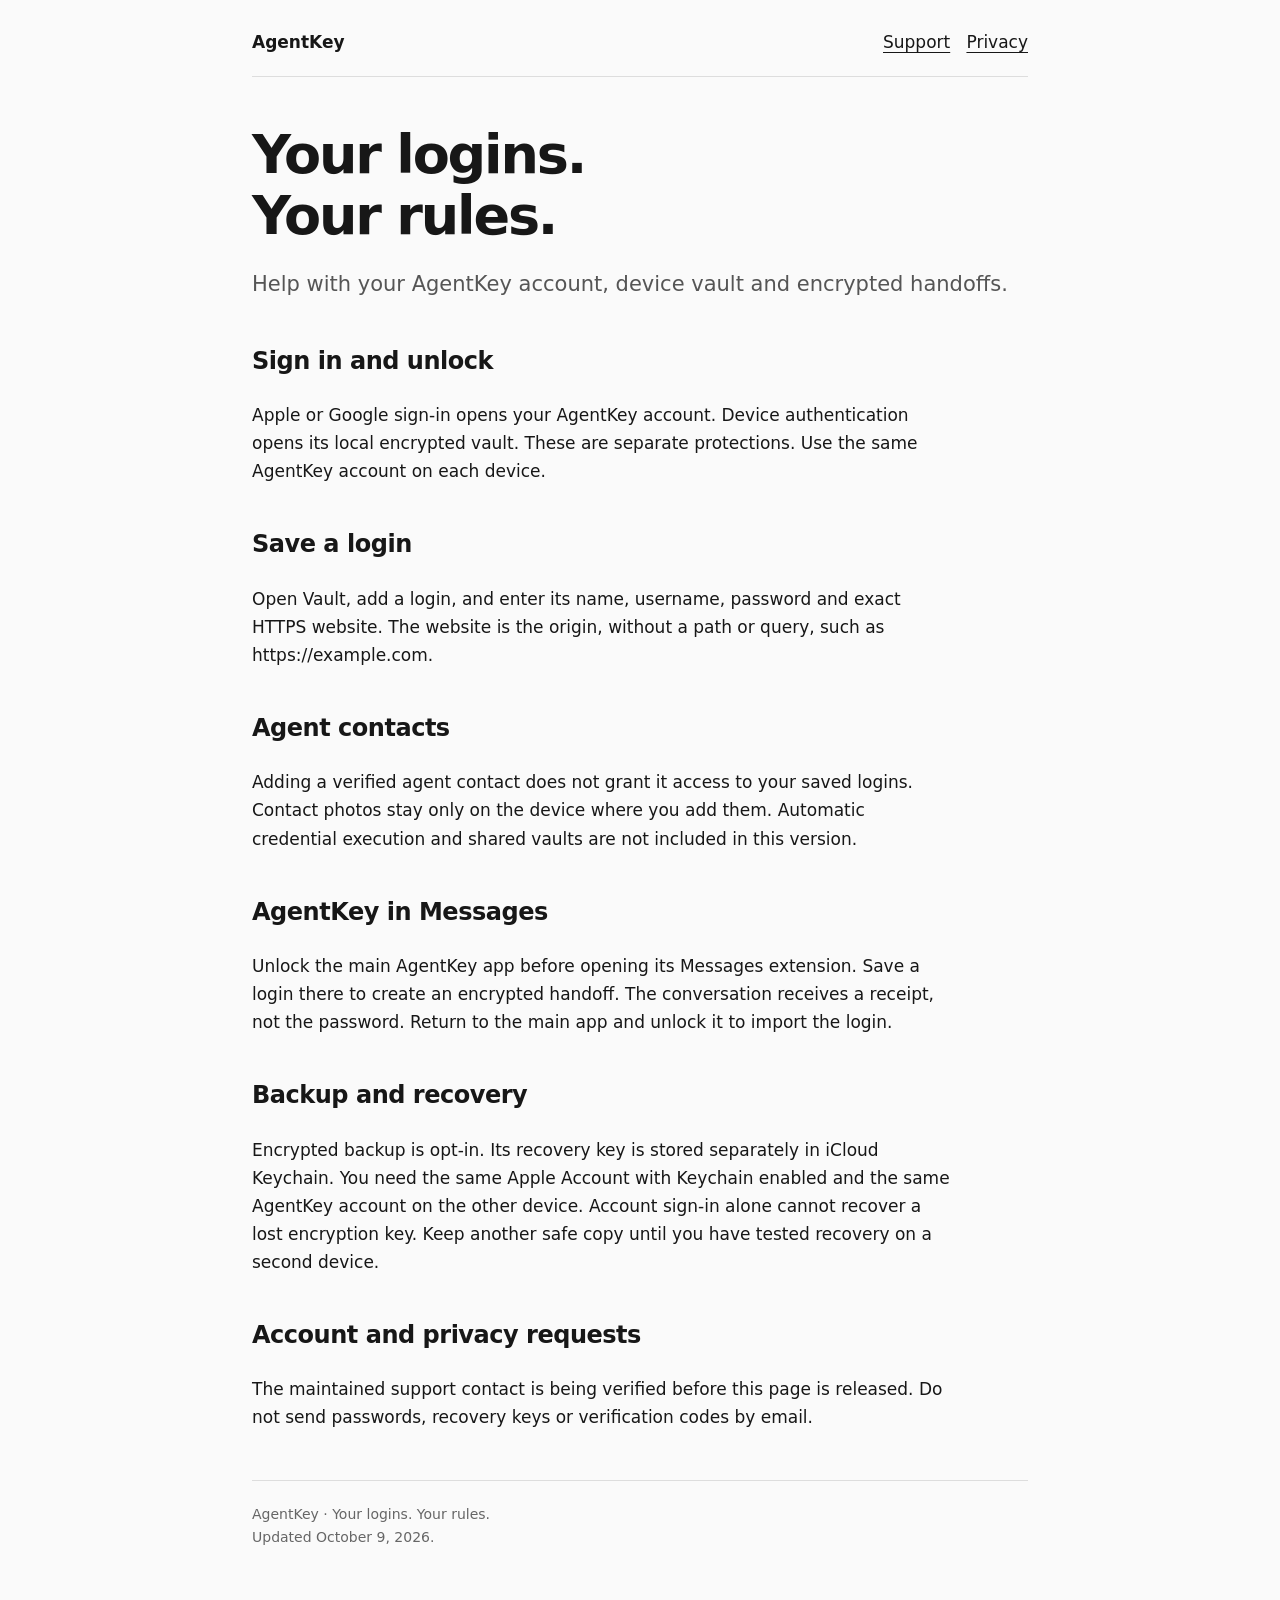
==== index.html @ ef403dad "Add AgentKey support and privacy pages index.html" ====
<!doctype html><html lang="en"><head><meta charset="utf-8"><meta name="viewport" content="width=device-width,initial-scale=1"><meta name="color-scheme" content="light dark"><title>Support | AgentKey</title><link rel="stylesheet" href="style.css"></head><body><main><nav><strong>AgentKey</strong><div><a href="index.html">Support</a> &nbsp; <a href="privacy.html">Privacy</a></div></nav><h1>Your logins.<br>Your rules.</h1><p class="lead">Help with your AgentKey account, device vault and encrypted handoffs.</p><h2>Sign in and unlock</h2><p>Apple or Google sign-in opens your AgentKey account. Device authentication opens its local encrypted vault. These are separate protections. Use the same AgentKey account on each device.</p><h2>Save a login</h2><p>Open Vault, add a login, and enter its name, username, password and exact HTTPS website. The website is the origin, without a path or query, such as https://example.com.</p><h2>Agent contacts</h2><p>Adding a verified agent contact does not grant it access to your saved logins. Contact photos stay only on the device where you add them. Automatic credential execution and shared vaults are not included in this version.</p><h2>AgentKey in Messages</h2><p>Unlock the main AgentKey app before opening its Messages extension. Save a login there to create an encrypted handoff. The conversation receives a receipt, not the password. Return to the main app and unlock it to import the login.</p><h2>Backup and recovery</h2><p>Encrypted backup is opt-in. Its recovery key is stored separately in iCloud Keychain. You need the same Apple Account with Keychain enabled and the same AgentKey account on the other device. Account sign-in alone cannot recover a lost encryption key. Keep another safe copy until you have tested recovery on a second device.</p><h2>Account and privacy requests</h2><p>The maintained support contact is being verified before this page is released. Do not send passwords, recovery keys or verification codes by email.</p><footer>AgentKey · Your logins. Your rules.<br>Updated October 9, 2026.</footer></main></body></html>
---- style.css ----
*{box-sizing:border-box}body{margin:0;background:#fafafa;color:#171717;font:17px/1.65 ui-rounded,system-ui,-apple-system,BlinkMacSystemFont,sans-serif}main{max-width:820px;margin:auto;padding:28px 22px 70px}nav{display:flex;justify-content:space-between;gap:18px;flex-wrap:wrap;border-bottom:1px solid #ddd;padding-bottom:20px;margin-bottom:48px}a{color:inherit;text-underline-offset:4px}nav a{padding:6px 0}h1{font-size:clamp(36px,8vw,54px);line-height:1.12;letter-spacing:-.04em;margin:0 0 20px}h2{font-size:24px;margin-top:40px;letter-spacing:-.02em}p,li{max-width:65ch}small{color:#666}.lead{font-size:21px;color:#555}.notice{padding:20px;background:#f0f0f0;border-radius:8px}footer{border-top:1px solid #ddd;margin-top:48px;padding-top:22px;font-size:14px;color:#666} @media(prefers-color-scheme:dark){body{background:#111;color:#f3f3f3}.lead,small,footer{color:#bbb}.notice{background:#242424}nav,footer{border-color:#444}}
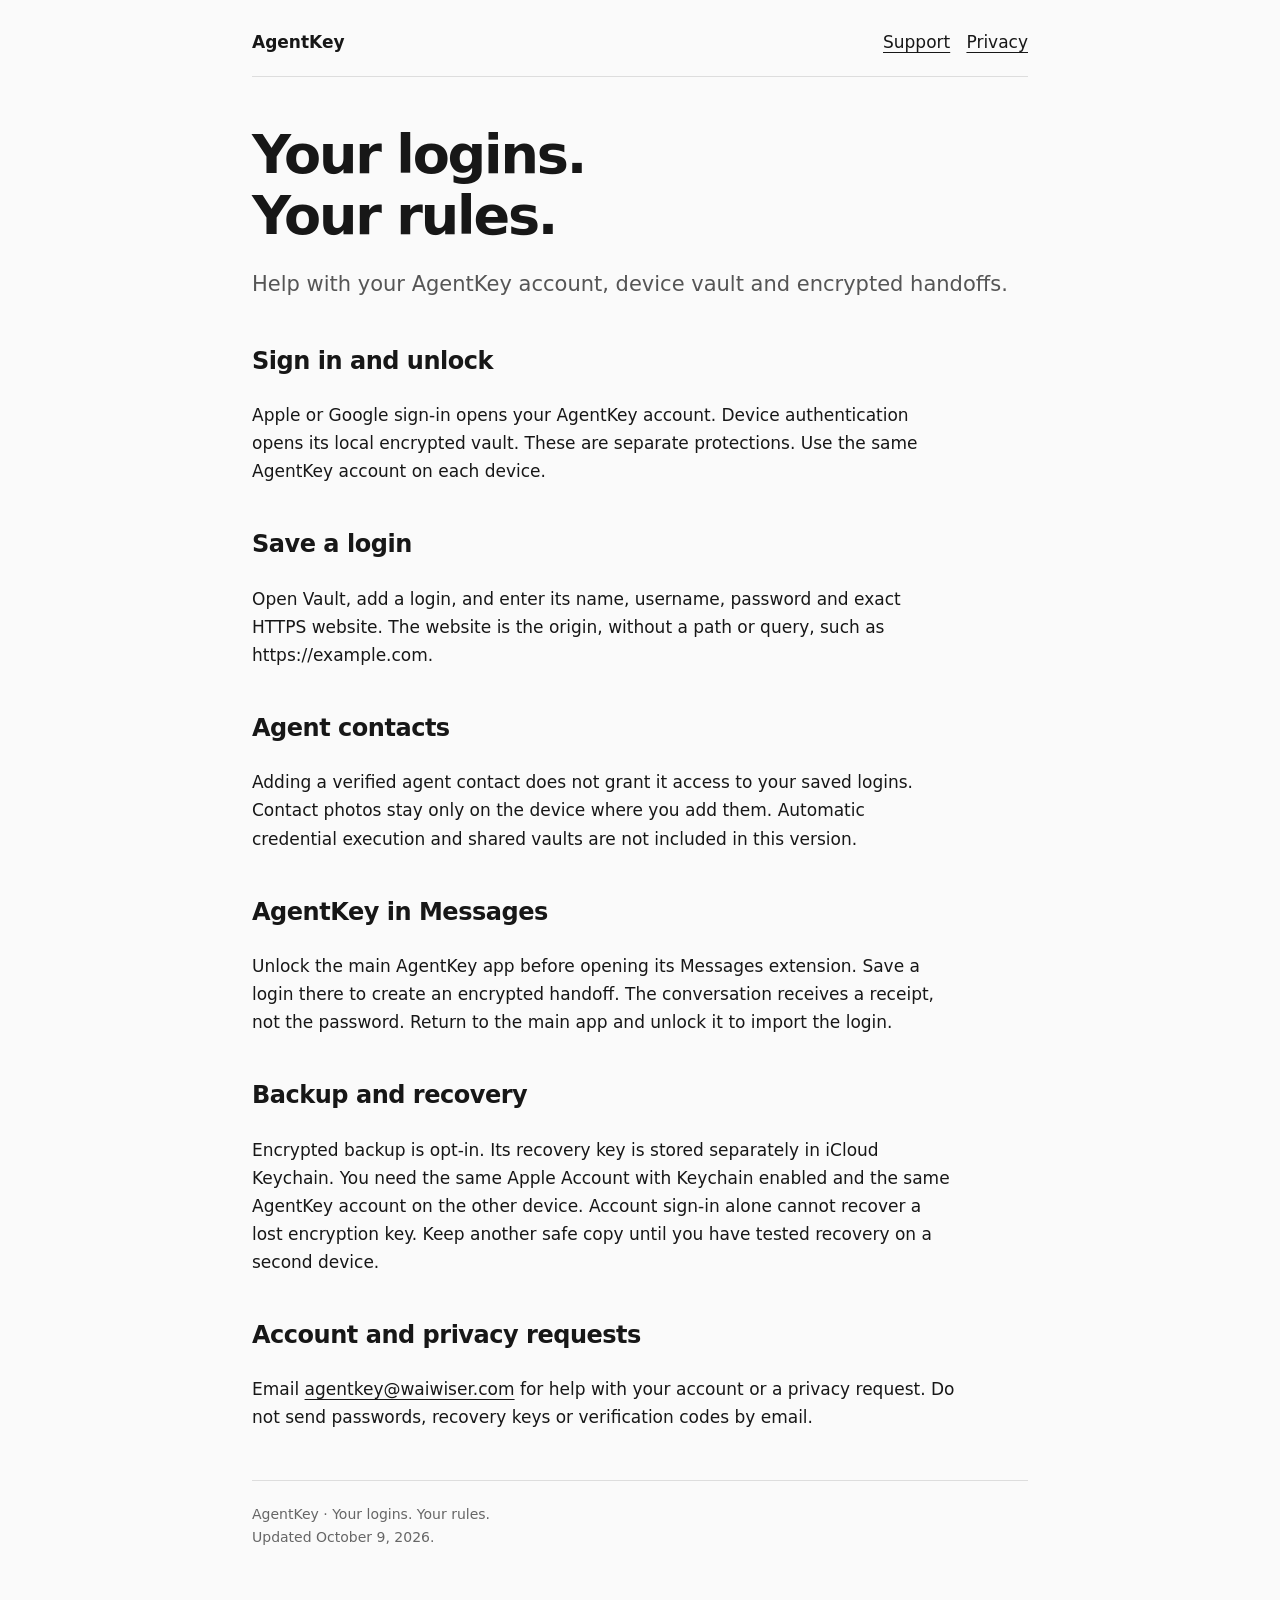
==== commit 1f775418: "Update AgentKey support contact index.html Updated email contact for account and privacy requests." ====
--- a/index.html
+++ b/index.html
@@ -1 +1 @@
-<!doctype html><html lang="en"><head><meta charset="utf-8"><meta name="viewport" content="width=device-width,initial-scale=1"><meta name="color-scheme" content="light dark"><title>Support | AgentKey</title><link rel="stylesheet" href="style.css"></head><body><main><nav><strong>AgentKey</strong><div><a href="index.html">Support</a> &nbsp; <a href="privacy.html">Privacy</a></div></nav><h1>Your logins.<br>Your rules.</h1><p class="lead">Help with your AgentKey account, device vault and encrypted handoffs.</p><h2>Sign in and unlock</h2><p>Apple or Google sign-in opens your AgentKey account. Device authentication opens its local encrypted vault. These are separate protections. Use the same AgentKey account on each device.</p><h2>Save a login</h2><p>Open Vault, add a login, and enter its name, username, password and exact HTTPS website. The website is the origin, without a path or query, such as https://example.com.</p><h2>Agent contacts</h2><p>Adding a verified agent contact does not grant it access to your saved logins. Contact photos stay only on the device where you add them. Automatic credential execution and shared vaults are not included in this version.</p><h2>AgentKey in Messages</h2><p>Unlock the main AgentKey app before opening its Messages extension. Save a login there to create an encrypted handoff. The conversation receives a receipt, not the password. Return to the main app and unlock it to import the login.</p><h2>Backup and recovery</h2><p>Encrypted backup is opt-in. Its recovery key is stored separately in iCloud Keychain. You need the same Apple Account with Keychain enabled and the same AgentKey account on the other device. Account sign-in alone cannot recover a lost encryption key. Keep another safe copy until you have tested recovery on a second device.</p><h2>Account and privacy requests</h2><p>The maintained support contact is being verified before this page is released. Do not send passwords, recovery keys or verification codes by email.</p><footer>AgentKey · Your logins. Your rules.<br>Updated October 9, 2026.</footer></main></body></html>
+<!doctype html><html lang="en"><head><meta charset="utf-8"><meta name="viewport" content="width=device-width,initial-scale=1"><meta name="color-scheme" content="light dark"><title>Support | AgentKey</title><link rel="stylesheet" href="style.css"></head><body><main><nav><strong>AgentKey</strong><div><a href="index.html">Support</a> &nbsp; <a href="privacy.html">Privacy</a></div></nav><h1>Your logins.<br>Your rules.</h1><p class="lead">Help with your AgentKey account, device vault and encrypted handoffs.</p><h2>Sign in and unlock</h2><p>Apple or Google sign-in opens your AgentKey account. Device authentication opens its local encrypted vault. These are separate protections. Use the same AgentKey account on each device.</p><h2>Save a login</h2><p>Open Vault, add a login, and enter its name, username, password and exact HTTPS website. The website is the origin, without a path or query, such as https://example.com.</p><h2>Agent contacts</h2><p>Adding a verified agent contact does not grant it access to your saved logins. Contact photos stay only on the device where you add them. Automatic credential execution and shared vaults are not included in this version.</p><h2>AgentKey in Messages</h2><p>Unlock the main AgentKey app before opening its Messages extension. Save a login there to create an encrypted handoff. The conversation receives a receipt, not the password. Return to the main app and unlock it to import the login.</p><h2>Backup and recovery</h2><p>Encrypted backup is opt-in. Its recovery key is stored separately in iCloud Keychain. You need the same Apple Account with Keychain enabled and the same AgentKey account on the other device. Account sign-in alone cannot recover a lost encryption key. Keep another safe copy until you have tested recovery on a second device.</p><h2>Account and privacy requests</h2><p>Email <a href="mailto:agentkey@waiwiser.com">agentkey@waiwiser.com</a> for help with your account or a privacy request. Do not send passwords, recovery keys or verification codes by email.</p><footer>AgentKey · Your logins. Your rules.<br>Updated October 9, 2026.</footer></main></body></html>
